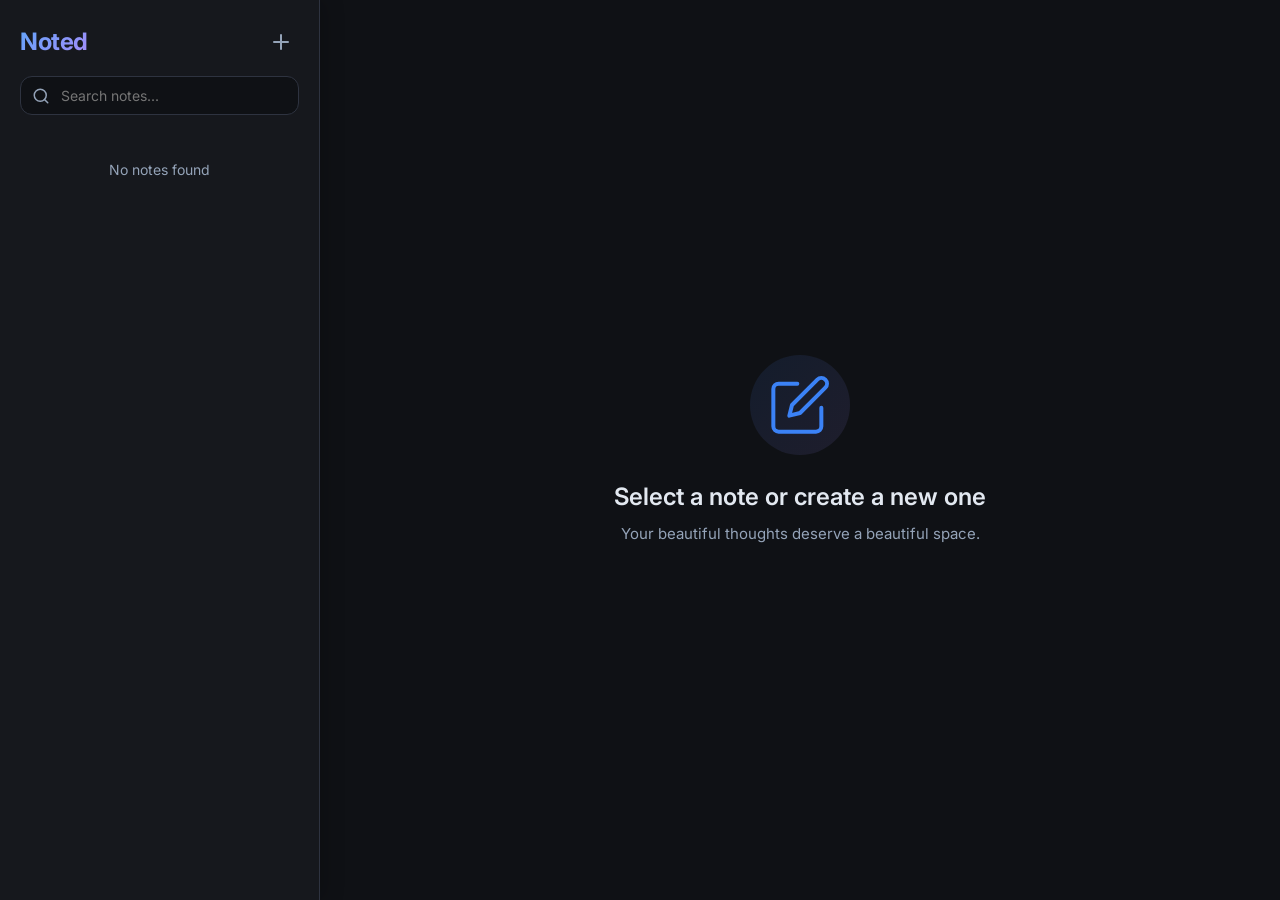
==== index.html @ 0d0814e6 "feat: establish initial project structure by adding core HTML markup and comprehensive CSS styling f" ====
<!DOCTYPE html>
<html lang="en">
<head>
    <meta charset="UTF-8">
    <meta name="viewport" content="width=device-width, initial-scale=1.0">
    <title>Noted - Premium Notepad</title>
    <meta name="description" content="A beautiful, premium, and dynamic notepad application.">
    <!-- Google Fonts -->
    <link rel="preconnect" href="https://fonts.googleapis.com">
    <link rel="preconnect" href="https://fonts.gstatic.com" crossorigin>
    <link href="https://fonts.googleapis.com/css2?family=Inter:wght@300;400;500;600;700&display=swap" rel="stylesheet">
    <link rel="stylesheet" href="style.css">
</head>
<body>
    <div class="app-container">
        <!-- Sidebar -->
        <aside class="sidebar">
            <div class="sidebar-header">
                <h1>Noted</h1>
                <button id="new-note-btn" class="icon-btn" title="Create new note">
                    <svg width="24" height="24" viewBox="0 0 24 24" fill="none" stroke="currentColor" stroke-width="2" stroke-linecap="round" stroke-linejoin="round">
                        <line x1="12" y1="5" x2="12" y2="19"></line>
                        <line x1="5" y1="12" x2="19" y2="12"></line>
                    </svg>
                </button>
            </div>
            
            <div class="search-container">
                <svg class="search-icon" width="18" height="18" viewBox="0 0 24 24" fill="none" stroke="currentColor" stroke-width="2" stroke-linecap="round" stroke-linejoin="round">
                    <circle cx="11" cy="11" r="8"></circle>
                    <line x1="21" y1="21" x2="16.65" y2="16.65"></line>
                </svg>
                <input type="text" id="search-input" placeholder="Search notes...">
            </div>

            <div class="notes-list" id="notes-list">
                <!-- Notes will be injected here via JS -->
            </div>
        </aside>

        <!-- Main Editor Area -->
        <main class="editor-container">
            <div id="editor-empty-state" class="empty-state">
                <div class="empty-icon-wrapper">
                    <svg width="64" height="64" viewBox="0 0 24 24" fill="none" stroke="currentColor" stroke-width="1.5" stroke-linecap="round" stroke-linejoin="round">
                        <path d="M11 4H4a2 2 0 0 0-2 2v14a2 2 0 0 0 2 2h14a2 2 0 0 0 2-2v-7"></path>
                        <path d="M18.5 2.5a2.121 2.121 0 0 1 3 3L12 15l-4 1 1-4 9.5-9.5z"></path>
                    </svg>
                </div>
                <h2>Select a note or create a new one</h2>
                <p>Your beautiful thoughts deserve a beautiful space.</p>
            </div>

            <div id="editor-area" class="editor-area hidden">
                <div class="editor-header">
                    <input type="text" id="note-title" placeholder="Note Title" autocomplete="off">
                    <div class="editor-actions">
                        <span id="save-status" class="save-status">Saved</span>
                        <button id="delete-note-btn" class="icon-btn danger" title="Delete note">
                            <svg width="20" height="20" viewBox="0 0 24 24" fill="none" stroke="currentColor" stroke-width="2" stroke-linecap="round" stroke-linejoin="round">
                                <polyline points="3 6 5 6 21 6"></polyline>
                                <path d="M19 6v14a2 2 0 0 1-2 2H7a2 2 0 0 1-2-2V6m3 0V4a2 2 0 0 1 2-2h4a2 2 0 0 1 2 2v2"></path>
                                <line x1="10" y1="11" x2="10" y2="17"></line>
                                <line x1="14" y1="11" x2="14" y2="17"></line>
                            </svg>
                        </button>
                    </div>
                </div>
                <textarea id="note-content" placeholder="Start typing..."></textarea>
            </div>
        </main>
    </div>
    <script src="app.js"></script>
</body>
</html>
---- style.css ----
:root {
    --bg-color: #0f1115;
    --sidebar-bg: #16181d;
    --text-primary: #e2e8f0;
    --text-secondary: #94a3b8;
    --accent-color: #3b82f6;
    --accent-hover: #2563eb;
    --border-color: #2e3340;
    --item-hover: #1e2229;
    --item-active: #232833;
    --danger-color: #ef4444;
    --danger-hover: #dc2626;
    --glass-bg: rgba(22, 24, 29, 0.7);
    --font-family: 'Inter', sans-serif;
}

* {
    box-sizing: border-box;
    margin: 0;
    padding: 0;
}

body {
    font-family: var(--font-family);
    background-color: var(--bg-color);
    color: var(--text-primary);
    height: 100vh;
    overflow: hidden;
    line-height: 1.5;
}

.app-container {
    display: flex;
    height: 100vh;
    width: 100vw;
}

/* Sidebar */
.sidebar {
    width: 320px;
    background-color: var(--sidebar-bg);
    border-right: 1px solid var(--border-color);
    display: flex;
    flex-direction: column;
    z-index: 10;
    box-shadow: 4px 0 20px rgba(0, 0, 0, 0.2);
}

.sidebar-header {
    padding: 24px 20px 16px;
    display: flex;
    justify-content: space-between;
    align-items: center;
}

.sidebar-header h1 {
    font-size: 24px;
    font-weight: 700;
    background: linear-gradient(135deg, #60a5fa, #a78bfa);
    -webkit-background-clip: text;
    background-clip: text;
    -webkit-text-fill-color: transparent;
    letter-spacing: -0.5px;
}

.icon-btn {
    background: transparent;
    border: none;
    color: var(--text-secondary);
    cursor: pointer;
    width: 36px;
    height: 36px;
    border-radius: 8px;
    display: flex;
    align-items: center;
    justify-content: center;
    transition: all 0.2s cubic-bezier(0.4, 0, 0.2, 1);
}

.icon-btn:hover {
    background-color: var(--item-hover);
    color: var(--text-primary);
    transform: translateY(-1px);
}

.icon-btn:active {
    transform: translateY(1px);
}

.icon-btn.danger:hover {
    color: var(--danger-color);
    background-color: rgba(239, 68, 68, 0.1);
}

.search-container {
    padding: 0 20px 16px;
    position: relative;
}

.search-icon {
    position: absolute;
    left: 32px;
    top: 50%;
    transform: translateY(-50%) translateY(-8px);
    color: var(--text-secondary);
}

#search-input {
    width: 100%;
    background-color: var(--bg-color);
    border: 1px solid var(--border-color);
    padding: 10px 16px 10px 40px;
    border-radius: 12px;
    color: var(--text-primary);
    font-size: 14px;
    font-family: inherit;
    transition: all 0.2s ease;
    outline: none;
}

#search-input:focus {
    border-color: var(--accent-color);
    box-shadow: 0 0 0 2px rgba(59, 130, 246, 0.2);
}

.notes-list {
    flex: 1;
    overflow-y: auto;
    padding: 8px 12px;
}

.notes-list::-webkit-scrollbar {
    width: 6px;
}

.notes-list::-webkit-scrollbar-track {
    background: transparent;
}

.notes-list::-webkit-scrollbar-thumb {
    background-color: var(--border-color);
    border-radius: 10px;
}

.note-item {
    padding: 12px 16px;
    border-radius: 12px;
    cursor: pointer;
    margin-bottom: 4px;
    transition: all 0.2s ease;
    border: 1px solid transparent;
}

.note-item:hover {
    background-color: var(--item-hover);
    transform: translateX(2px);
}

.note-item.active {
    background-color: var(--item-active);
    border-color: var(--border-color);
}

.note-item-title {
    font-size: 15px;
    font-weight: 500;
    margin-bottom: 4px;
    white-space: nowrap;
    overflow: hidden;
    text-overflow: ellipsis;
    color: var(--text-primary);
}

.note-item-preview {
    font-size: 13px;
    color: var(--text-secondary);
    white-space: nowrap;
    overflow: hidden;
    text-overflow: ellipsis;
}

.note-item-date {
    font-size: 11px;
    color: #64748b;
    margin-top: 6px;
    display: block;
}

/* Editor Area */
.editor-container {
    flex: 1;
    display: flex;
    flex-direction: column;
    background-color: var(--bg-color);
    position: relative;
}

.empty-state {
    position: absolute;
    inset: 0;
    display: flex;
    flex-direction: column;
    align-items: center;
    justify-content: center;
    text-align: center;
    padding: 20px;
    opacity: 0;
    pointer-events: none;
    transition: opacity 0.4s ease;
}

.empty-state:not(.hidden) {
    opacity: 1;
    pointer-events: auto;
}

.empty-icon-wrapper {
    width: 100px;
    height: 100px;
    border-radius: 50%;
    background: linear-gradient(135deg, rgba(59, 130, 246, 0.1), rgba(167, 139, 250, 0.1));
    display: flex;
    align-items: center;
    justify-content: center;
    color: var(--accent-color);
    margin-bottom: 24px;
}

.empty-state h2 {
    font-size: 24px;
    font-weight: 600;
    margin-bottom: 8px;
    color: var(--text-primary);
}

.empty-state p {
    color: var(--text-secondary);
    font-size: 15px;
}

.editor-area {
    display: flex;
    flex-direction: column;
    height: 100%;
    opacity: 1;
    transition: opacity 0.3s ease;
}

.editor-area.hidden {
    opacity: 0;
    pointer-events: none;
    position: absolute;
}

.editor-header {
    padding: 32px 48px 16px;
    display: flex;
    justify-content: space-between;
    align-items: flex-start;
}

#note-title {
    font-size: 32px;
    font-weight: 700;
    background: transparent;
    border: none;
    color: var(--text-primary);
    width: 100%;
    outline: none;
    font-family: inherit;
    padding-bottom: 16px;
    border-bottom: 1px solid var(--border-color);
}

#note-title::placeholder {
    color: var(--text-secondary);
    opacity: 0.5;
}

.editor-actions {
    display: flex;
    align-items: center;
    gap: 16px;
    padding-left: 24px;
    margin-top: 8px;
}

.save-status {
    font-size: 13px;
    color: var(--text-secondary);
    white-space: nowrap;
    opacity: 0;
    transition: opacity 0.3s ease;
}

.save-status.show {
    opacity: 1;
}

#note-content {
    flex: 1;
    background: transparent;
    border: none;
    padding: 24px 48px;
    color: var(--text-primary);
    font-size: 16px;
    line-height: 1.7;
    font-family: inherit;
    resize: none;
    outline: none;
}

#note-content::placeholder {
    color: var(--text-secondary);
    opacity: 0.5;
}

#note-content::-webkit-scrollbar {
    width: 8px;
}

#note-content::-webkit-scrollbar-track {
    background: transparent;
}

#note-content::-webkit-scrollbar-thumb {
    background-color: var(--border-color);
    border-radius: 10px;
}
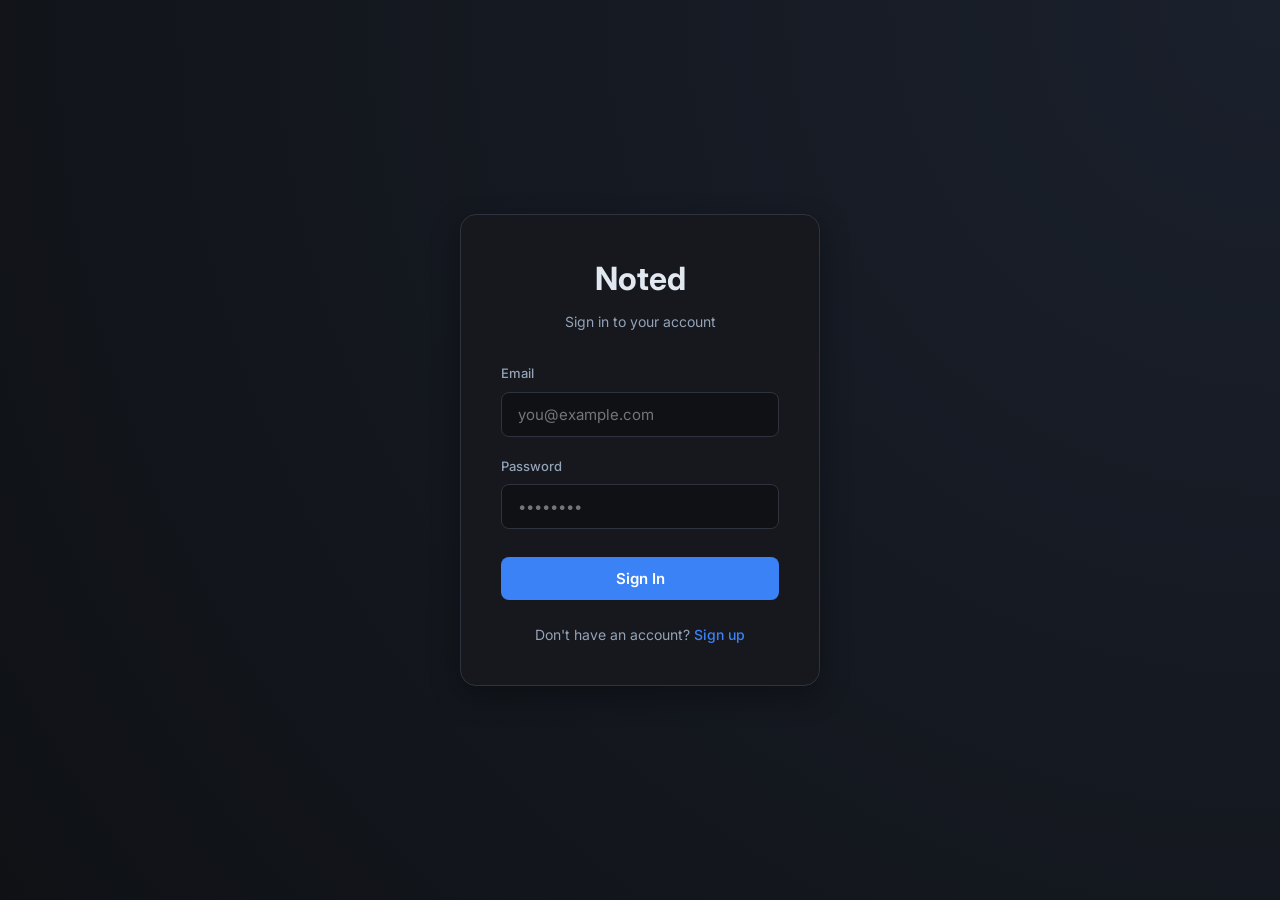
==== commit 29a4201f: "feat: enforce auth checks and link notepad view to auth system" ====
--- a/index.html
+++ b/index.html
@@ -17,12 +17,21 @@
         <aside class="sidebar">
             <div class="sidebar-header">
                 <h1>Noted</h1>
-                <button id="new-note-btn" class="icon-btn" title="Create new note">
-                    <svg width="24" height="24" viewBox="0 0 24 24" fill="none" stroke="currentColor" stroke-width="2" stroke-linecap="round" stroke-linejoin="round">
-                        <line x1="12" y1="5" x2="12" y2="19"></line>
-                        <line x1="5" y1="12" x2="19" y2="12"></line>
-                    </svg>
-                </button>
+                <div style="display: flex; gap: 8px;">
+                    <button id="logout-btn" class="icon-btn danger" title="Log out">
+                        <svg width="20" height="20" viewBox="0 0 24 24" fill="none" stroke="currentColor" stroke-width="2" stroke-linecap="round" stroke-linejoin="round">
+                            <path d="M9 21H5a2 2 0 0 1-2-2V5a2 2 0 0 1 2-2h4"></path>
+                            <polyline points="16 17 21 12 16 7"></polyline>
+                            <line x1="21" y1="12" x2="9" y2="12"></line>
+                        </svg>
+                    </button>
+                    <button id="new-note-btn" class="icon-btn" title="Create new note">
+                        <svg width="24" height="24" viewBox="0 0 24 24" fill="none" stroke="currentColor" stroke-width="2" stroke-linecap="round" stroke-linejoin="round">
+                            <line x1="12" y1="5" x2="12" y2="19"></line>
+                            <line x1="5" y1="12" x2="19" y2="12"></line>
+                        </svg>
+                    </button>
+                </div>
             </div>
             
             <div class="search-container">
